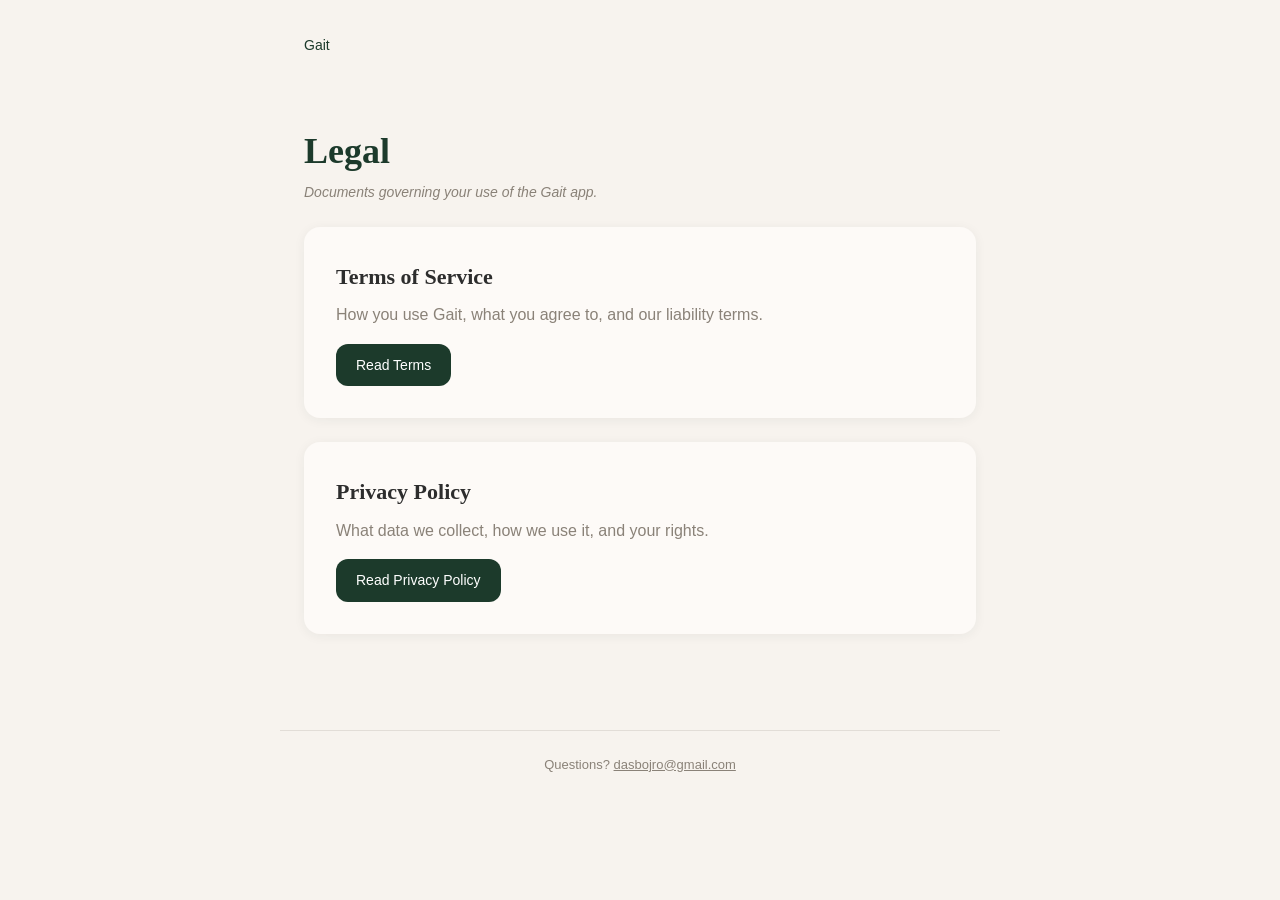
==== index.html @ 87cce6e7 "initial: terms, privacy, and minimal static site Renders legal/*.md from the main gait repo into HTM" ====
<!DOCTYPE html>
<html lang="en">
<head>
  <meta charset="utf-8">
  <meta name="viewport" content="width=device-width, initial-scale=1">
  <title>Gait — Legal</title>
  <link rel="stylesheet" href="/style.css">
</head>
<body>
  <header class="site">
    <a href="/">Gait</a>
  </header>
  <main>
    <h1>Legal</h1>
    <p class="last-updated">Documents governing your use of the Gait app.</p>

    <div class="index-card">
      <h2>Terms of Service</h2>
      <p>How you use Gait, what you agree to, and our liability terms.</p>
      <a class="button" href="/terms">Read Terms</a>
    </div>

    <div class="index-card">
      <h2>Privacy Policy</h2>
      <p>What data we collect, how we use it, and your rights.</p>
      <a class="button" href="/privacy">Read Privacy Policy</a>
    </div>
  </main>
  <footer class="site">
    Questions? <a href="mailto:dasbojro@gmail.com">dasbojro@gmail.com</a>
  </footer>
</body>
</html>
---- style.css ----
:root {
  --forest: #1C3A2B;
  --cream: #F7F3EE;
  --charcoal: #2D2D2D;
  --warm-gray: #8A8278;
  --soft-white: #FDFAF7;
  --error-red: #C0392B;
}

* { box-sizing: border-box; }

html, body {
  margin: 0;
  padding: 0;
  background: var(--cream);
  color: var(--charcoal);
  font-family: -apple-system, BlinkMacSystemFont, "Segoe UI", "Helvetica Neue", Arial, sans-serif;
  font-size: 16px;
  line-height: 1.6;
}

main {
  max-width: 720px;
  margin: 0 auto;
  padding: 48px 24px 96px;
}

header.site {
  max-width: 720px;
  margin: 0 auto;
  padding: 32px 24px 0;
}

header.site a {
  color: var(--forest);
  text-decoration: none;
  font-weight: 500;
  font-size: 14px;
}

header.site a:hover { text-decoration: underline; }

h1 {
  font-family: "Playfair Display", Georgia, "Times New Roman", serif;
  font-size: 36px;
  line-height: 1.2;
  color: var(--forest);
  margin: 24px 0 8px;
}

h2 {
  font-family: "Playfair Display", Georgia, "Times New Roman", serif;
  font-size: 22px;
  color: var(--charcoal);
  margin: 40px 0 12px;
  border-bottom: 1px solid rgba(138, 130, 120, 0.2);
  padding-bottom: 8px;
}

h3 {
  font-size: 17px;
  color: var(--charcoal);
  margin: 28px 0 8px;
}

p, li {
  font-size: 16px;
  color: var(--charcoal);
}

ul, ol { padding-left: 24px; }
li { margin-bottom: 6px; }

strong { color: var(--charcoal); font-weight: 600; }

a {
  color: var(--forest);
  text-decoration: underline;
}

hr {
  border: 0;
  height: 1px;
  background: rgba(138, 130, 120, 0.25);
  margin: 32px 0;
}

.last-updated {
  color: var(--warm-gray);
  font-size: 14px;
  font-style: italic;
  margin-top: 0;
}

footer.site {
  max-width: 720px;
  margin: 0 auto;
  padding: 24px;
  color: var(--warm-gray);
  font-size: 13px;
  border-top: 1px solid rgba(138, 130, 120, 0.2);
  text-align: center;
}

footer.site a { color: var(--warm-gray); }

/* Index page */
.index-card {
  background: var(--soft-white);
  border-radius: 16px;
  padding: 32px;
  margin-top: 24px;
  box-shadow: 0 2px 12px rgba(28, 58, 43, 0.06);
}

.index-card h2 {
  border: none;
  padding: 0;
  margin: 0 0 8px;
}

.index-card p { color: var(--warm-gray); margin: 0 0 16px; }

.index-card a.button {
  display: inline-block;
  background: var(--forest);
  color: white;
  text-decoration: none;
  padding: 10px 20px;
  border-radius: 12px;
  font-weight: 500;
  font-size: 14px;
}

.index-card a.button:hover { opacity: 0.9; }
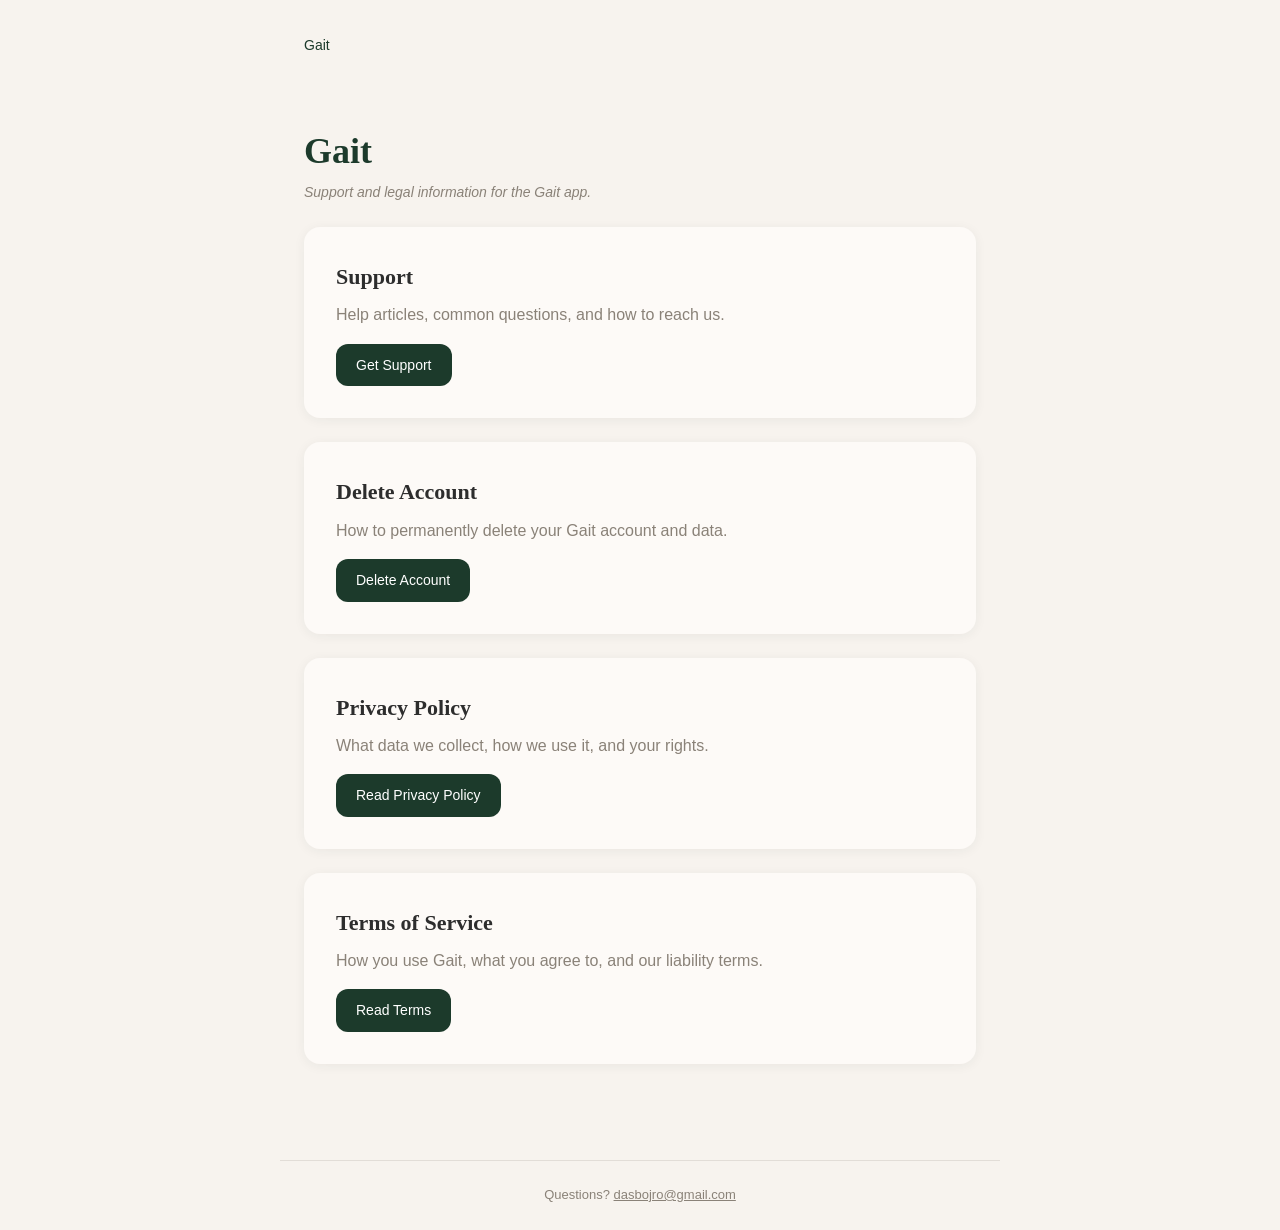
==== commit 822e0e3f: "add support and account-deletion pages Two pages Apple requires for App Store submission. Build scri" ====
--- a/index.html
+++ b/index.html
@@ -11,13 +11,19 @@
     <a href="/">Gait</a>
   </header>
   <main>
-    <h1>Legal</h1>
-    <p class="last-updated">Documents governing your use of the Gait app.</p>
+    <h1>Gait</h1>
+    <p class="last-updated">Support and legal information for the Gait app.</p>
 
     <div class="index-card">
-      <h2>Terms of Service</h2>
-      <p>How you use Gait, what you agree to, and our liability terms.</p>
-      <a class="button" href="/terms">Read Terms</a>
+      <h2>Support</h2>
+      <p>Help articles, common questions, and how to reach us.</p>
+      <a class="button" href="/support">Get Support</a>
+    </div>
+
+    <div class="index-card">
+      <h2>Delete Account</h2>
+      <p>How to permanently delete your Gait account and data.</p>
+      <a class="button" href="/delete-account">Delete Account</a>
     </div>
 
     <div class="index-card">
@@ -25,6 +31,12 @@
       <p>What data we collect, how we use it, and your rights.</p>
       <a class="button" href="/privacy">Read Privacy Policy</a>
     </div>
+
+    <div class="index-card">
+      <h2>Terms of Service</h2>
+      <p>How you use Gait, what you agree to, and our liability terms.</p>
+      <a class="button" href="/terms">Read Terms</a>
+    </div>
   </main>
   <footer class="site">
     Questions? <a href="mailto:dasbojro@gmail.com">dasbojro@gmail.com</a>
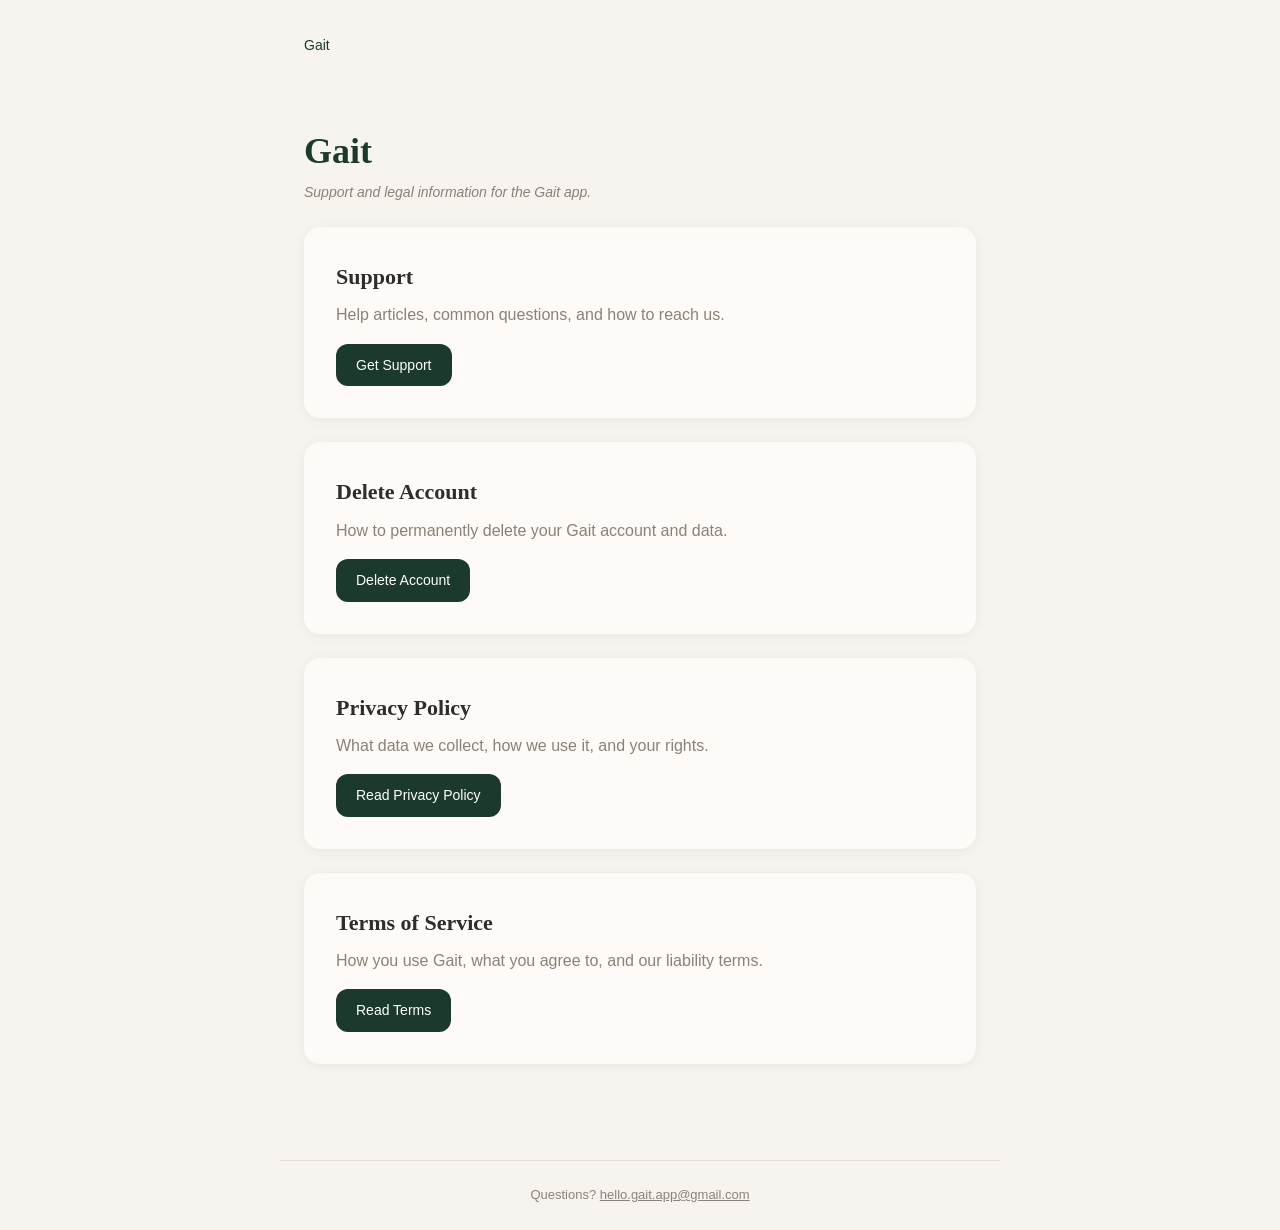
==== commit 8edb7f20: "contact: regen with hello.gait.app@gmail.com everywhere Footer email (build.mjs shell + index.html) " ====
--- a/index.html
+++ b/index.html
@@ -39,7 +39,7 @@
     </div>
   </main>
   <footer class="site">
-    Questions? <a href="mailto:dasbojro@gmail.com">dasbojro@gmail.com</a>
+    Questions? <a href="mailto:hello.gait.app@gmail.com">hello.gait.app@gmail.com</a>
   </footer>
 </body>
 </html>
--- a/style.css
+++ b/style.css
@@ -92,6 +92,37 @@
   margin-top: 0;
 }
 
+table {
+  border-collapse: collapse;
+  width: 100%;
+  margin: 16px 0 24px;
+  font-size: 14px;
+}
+
+th, td {
+  text-align: left;
+  vertical-align: top;
+  padding: 10px 12px;
+  border-bottom: 1px solid rgba(138, 130, 120, 0.2);
+}
+
+th {
+  background: var(--soft-white);
+  color: var(--charcoal);
+  font-weight: 600;
+}
+
+blockquote {
+  background: var(--soft-white);
+  border-left: 3px solid var(--forest);
+  padding: 12px 16px;
+  margin: 16px 0;
+  font-size: 15px;
+  border-radius: 0 8px 8px 0;
+}
+
+blockquote strong { color: var(--forest); }
+
 footer.site {
   max-width: 720px;
   margin: 0 auto;
